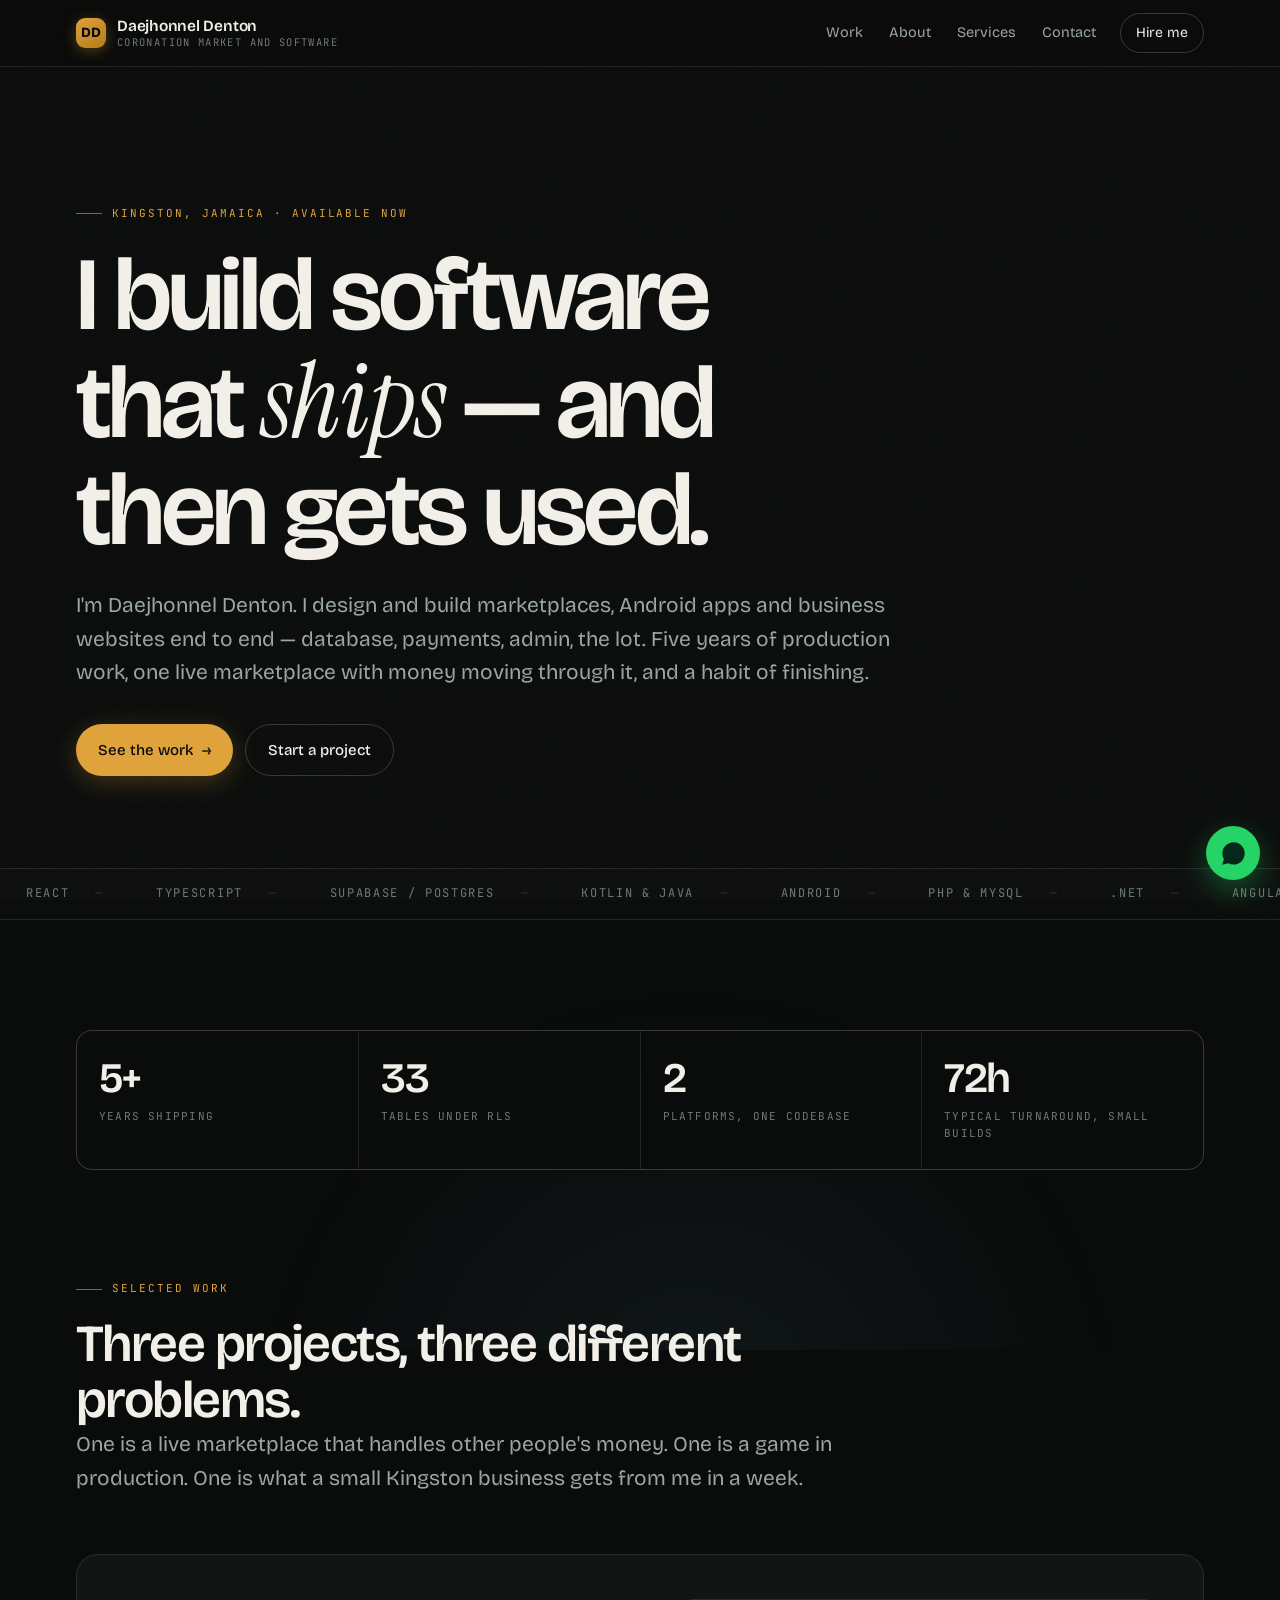
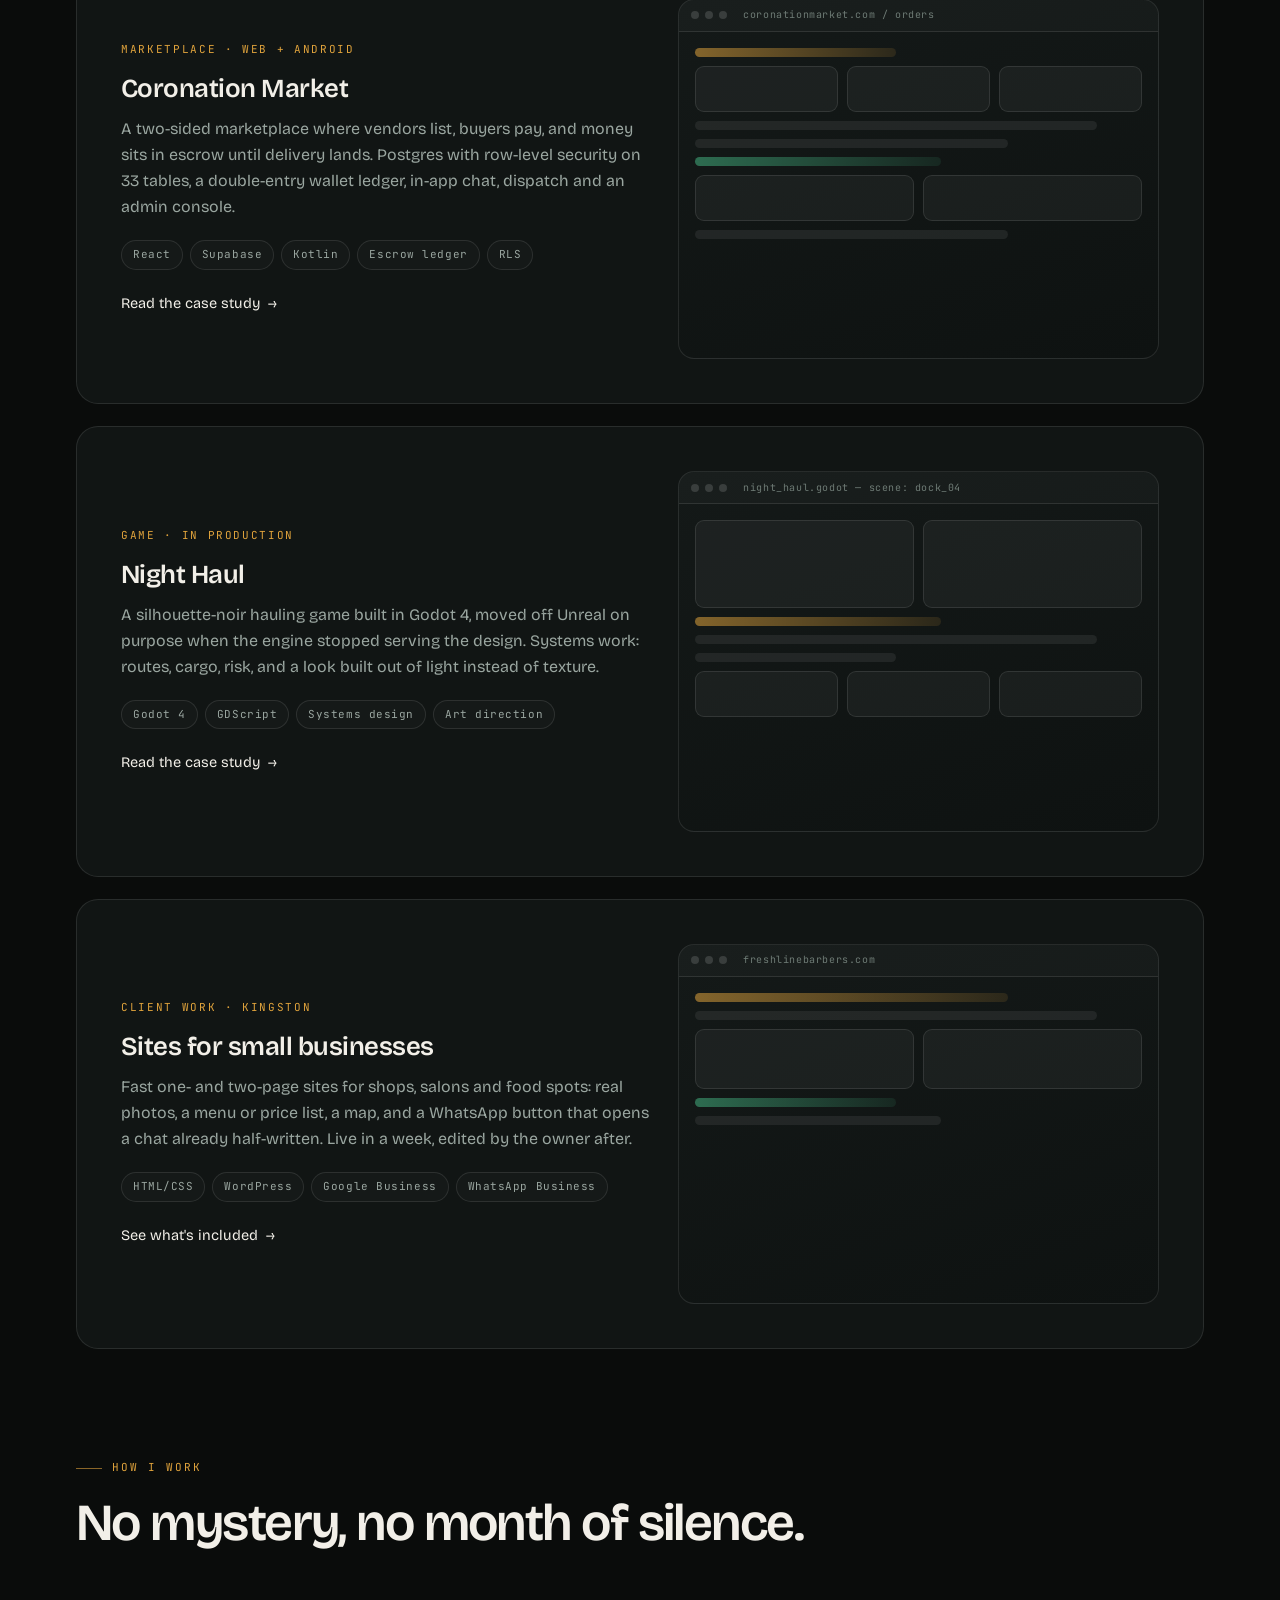
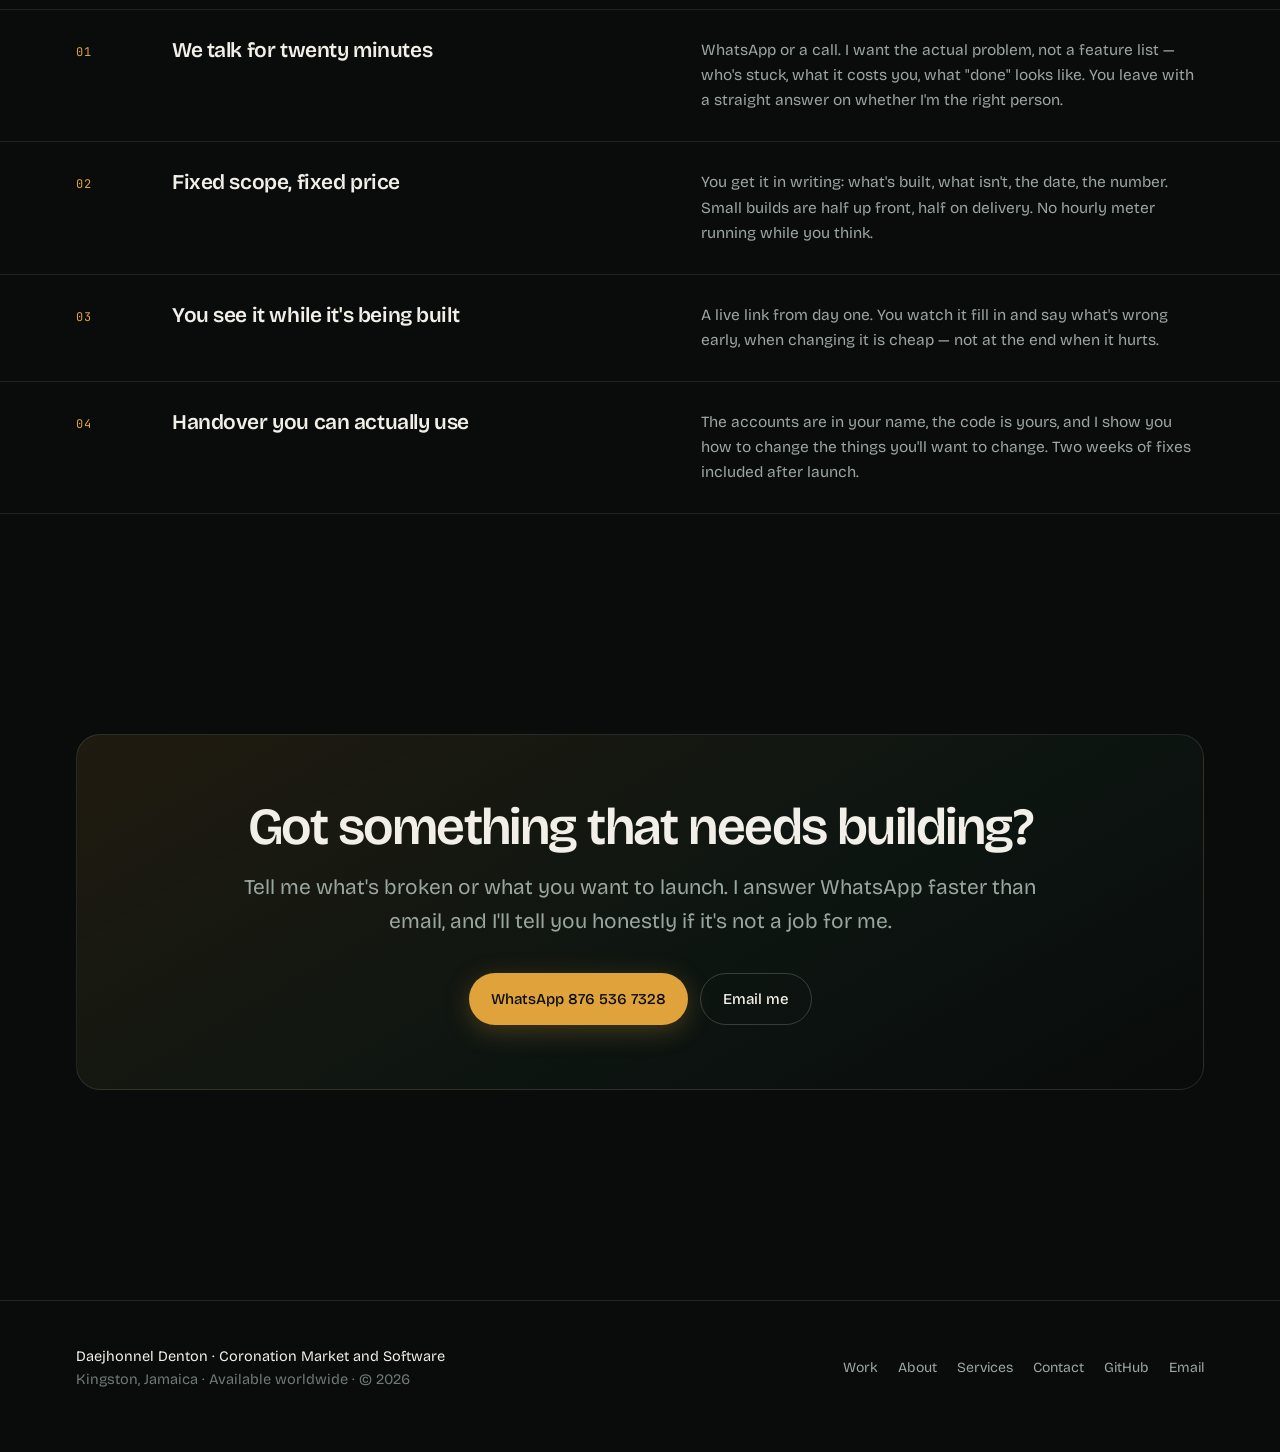
==== index.html @ 2976227b "Initial commit: daejhonneldenton.store portfolio site Static site generated from build.py — no depen" ====
<!doctype html>
<html lang="en">
<head>
<meta charset="utf-8">
<meta name="viewport" content="width=device-width, initial-scale=1">
<title>Daejhonnel Denton — Software engineer, Kingston Jamaica</title>
<meta name="description" content="Software engineer in Kingston, Jamaica. I build marketplaces, mobile apps and business websites that actually ship — React, Supabase, Kotlin, PHP.">
<meta name="author" content="Daejhonnel Denton">
<meta name="theme-color" content="#0A0C0B">
<meta property="og:type" content="website">
<meta property="og:title" content="Daejhonnel Denton — Software engineer, Kingston Jamaica">
<meta property="og:description" content="Software engineer in Kingston, Jamaica. I build marketplaces, mobile apps and business websites that actually ship — React, Supabase, Kotlin, PHP.">
<meta property="og:image" content="https://daejhonneldenton.store/assets/portrait.jpg">
<meta name="twitter:card" content="summary_large_image">
<link rel="icon" href="assets/favicon.svg" type="image/svg+xml">
<link rel="preconnect" href="https://fonts.googleapis.com">
<link rel="preconnect" href="https://fonts.gstatic.com" crossorigin>
<link rel="stylesheet" href="assets/site.css">
</head>
<body>
<nav class="nav">
  <div class="wrap">
    <a class="brand" href="index.html">
      <span class="mark">DD</span>
      <span class="stack"><b>Daejhonnel Denton</b><span>Coronation Market and Software</span></span>
    </a>
    <div class="navlinks">
      <a class="link" href="work.html">Work</a>
      <a class="link" href="about.html">About</a>
      <a class="link" href="services.html">Services</a>
      <a class="link" href="contact.html">Contact</a>
      <a class="cta" href="https://wa.me/8765367328" target="_blank" rel="noopener">Hire me</a>
    </div>
  </div>
</nav>


<section class="hero"><div class="wrap">
  <p class="eyebrow">Kingston, Jamaica &middot; Available now</p>
  <h1>
    <span class="ln"><i>I build software</i></span>
    <span class="ln"><i>that <span class="it">ships</span> &mdash; and</i></span>
    <span class="ln"><i>then gets used.</i></span>
  </h1>
  <p class="lead">I'm Daejhonnel Denton. I design and build marketplaces, Android apps and business websites end to end &mdash; database, payments, admin, the lot. Five years of production work, one live marketplace with money moving through it, and a habit of finishing.</p>
  <div class="herobtns">
    <a class="btn btn-p" href="work.html">See the work <span aria-hidden="true">&rarr;</span></a>
    <a class="btn btn-g" href="https://wa.me/8765367328" target="_blank" rel="noopener">Start a project</a>
  </div>
</div></section>

<div class="ticker"><div class="row">
<b>React</b><b>TypeScript</b><b>Supabase / Postgres</b><b>Kotlin &amp; Java</b><b>Android</b><b>PHP &amp; MySQL</b><b>.NET</b><b>Angular</b><b>REST APIs</b><b>Row-Level Security</b><b>Double-entry ledgers</b><b>WordPress</b><b>Git</b><b>Agile / JIRA</b>
</div></div>

<section class="sec"><div class="wrap">
  <div class="stats rv">
    <div><b>5+</b><span>Years shipping</span></div>
    <div><b>33</b><span>Tables under RLS</span></div>
    <div><b>2</b><span>Platforms, one codebase</span></div>
    <div><b>72h</b><span>Typical turnaround, small builds</span></div>
  </div>
</div></section>

<section class="sec" style="padding-top:0"><div class="wrap">
  <div class="sec-head rv">
    <p class="eyebrow">Selected work</p>
    <h2>Three projects, three different problems.</h2>
    <p class="lead">One is a live marketplace that handles other people's money. One is a game in production. One is what a small Kingston business gets from me in a week.</p>
  </div>

  <div class="cards">
    <a class="card rv" href="work/coronation-market.html">
      <div class="glow"></div>
      <div class="card-in">
        <div>
          <div class="kicker">Marketplace &middot; Web + Android</div>
          <h3>Coronation Market</h3>
          <p>A two-sided marketplace where vendors list, buyers pay, and money sits in escrow until delivery lands. Postgres with row-level security on 33 tables, a double-entry wallet ledger, in-app chat, dispatch and an admin console.</p>
          <div class="chips"><span class="chip">React</span><span class="chip">Supabase</span><span class="chip">Kotlin</span><span class="chip">Escrow ledger</span><span class="chip">RLS</span></div>
          <span class="more">Read the case study <span class="arw">&rarr;</span></span>
        </div>
        <div class="mock">
  <div class="bar"><i></i><i></i><i></i><em>coronationmarket.com / orders</em></div>
  <div class="body">
    <div class="sk gold w45"></div>
    <div class="mrow"><div class="mbox"></div><div class="mbox"></div><div class="mbox"></div></div>
    <div class="sk w90"></div><div class="sk w70"></div>
    <div class="sk go w55"></div>
    <div class="mrow"><div class="mbox"></div><div class="mbox"></div></div>
    <div class="sk w70"></div>
  </div>
</div>
      </div>
    </a>

    <a class="card rv" href="work/night-haul.html">
      <div class="glow"></div>
      <div class="card-in">
        <div>
          <div class="kicker">Game &middot; In production</div>
          <h3>Night Haul</h3>
          <p>A silhouette-noir hauling game built in Godot 4, moved off Unreal on purpose when the engine stopped serving the design. Systems work: routes, cargo, risk, and a look built out of light instead of texture.</p>
          <div class="chips"><span class="chip">Godot 4</span><span class="chip">GDScript</span><span class="chip">Systems design</span><span class="chip">Art direction</span></div>
          <span class="more">Read the case study <span class="arw">&rarr;</span></span>
        </div>
        <div class="mock">
  <div class="bar"><i></i><i></i><i></i><em>night_haul.godot &mdash; scene: dock_04</em></div>
  <div class="body">
    <div class="mrow"><div class="mbox" style="height:88px"></div><div class="mbox" style="height:88px"></div></div>
    <div class="sk gold w55"></div>
    <div class="sk w90"></div><div class="sk w45"></div>
    <div class="mrow"><div class="mbox"></div><div class="mbox"></div><div class="mbox"></div></div>
  </div>
</div>
      </div>
    </a>

    <a class="card rv" href="work/small-business-sites.html">
      <div class="glow"></div>
      <div class="card-in">
        <div>
          <div class="kicker">Client work &middot; Kingston</div>
          <h3>Sites for small businesses</h3>
          <p>Fast one- and two-page sites for shops, salons and food spots: real photos, a menu or price list, a map, and a WhatsApp button that opens a chat already half-written. Live in a week, edited by the owner after.</p>
          <div class="chips"><span class="chip">HTML/CSS</span><span class="chip">WordPress</span><span class="chip">Google Business</span><span class="chip">WhatsApp Business</span></div>
          <span class="more">See what's included <span class="arw">&rarr;</span></span>
        </div>
        <div class="mock">
  <div class="bar"><i></i><i></i><i></i><em>freshlinebarbers.com</em></div>
  <div class="body">
    <div class="sk gold w70"></div>
    <div class="sk w90"></div>
    <div class="mrow"><div class="mbox" style="height:60px"></div><div class="mbox" style="height:60px"></div></div>
    <div class="sk go w45"></div>
    <div class="sk w55"></div>
  </div>
</div>
      </div>
    </a>
  </div>
</div></section>

<section class="sec" style="padding-top:0"><div class="wrap">
  <div class="sec-head rv">
    <p class="eyebrow">How I work</p>
    <h2>No mystery, no month of silence.</h2>
  </div>
</div>
<div class="steps">
  <div class="steprow"><div class="wrap"><div class="step rv">
    <div class="n">01</div>
    <div><h3>We talk for twenty minutes</h3></div>
    <p>WhatsApp or a call. I want the actual problem, not a feature list &mdash; who's stuck, what it costs you, what "done" looks like. You leave with a straight answer on whether I'm the right person.</p>
  </div></div></div>
  <div class="steprow"><div class="wrap"><div class="step rv">
    <div class="n">02</div>
    <div><h3>Fixed scope, fixed price</h3></div>
    <p>You get it in writing: what's built, what isn't, the date, the number. Small builds are half up front, half on delivery. No hourly meter running while you think.</p>
  </div></div></div>
  <div class="steprow"><div class="wrap"><div class="step rv">
    <div class="n">03</div>
    <div><h3>You see it while it's being built</h3></div>
    <p>A live link from day one. You watch it fill in and say what's wrong early, when changing it is cheap &mdash; not at the end when it hurts.</p>
  </div></div></div>
  <div class="steprow"><div class="wrap"><div class="step rv">
    <div class="n">04</div>
    <div><h3>Handover you can actually use</h3></div>
    <p>The accounts are in your name, the code is yours, and I show you how to change the things you'll want to change. Two weeks of fixes included after launch.</p>
  </div></div></div>
</div></section>

<section class="sec"><div class="wrap"><div class="band rv">
  <h2>Got something that needs building?</h2>
  <p class="lead">Tell me what's broken or what you want to launch. I answer WhatsApp faster than email, and I'll tell you honestly if it's not a job for me.</p>
  <div class="herobtns">
    <a class="btn btn-p" href="https://wa.me/8765367328" target="_blank" rel="noopener">WhatsApp 876 536 7328</a>
    <a class="btn btn-g" href="mailto:kymanidenton7@gmail.com">Email me</a>
  </div>
</div></div></section>

<footer>
  <div class="wrap fgrid">
    <div>
      <div class="small" style="color:var(--paper)">Daejhonnel Denton &middot; Coronation Market and Software</div>
      <div class="small">Kingston, Jamaica &middot; Available worldwide &middot; &copy; <span data-year></span></div>
    </div>
    <div class="flinks">
      <a href="work.html">Work</a>
      <a href="about.html">About</a>
      <a href="services.html">Services</a>
      <a href="contact.html">Contact</a>
      <a href="https://github.com/7haTSheep" target="_blank" rel="noopener">GitHub</a>
      <a href="mailto:kymanidenton7@gmail.com">Email</a>
    </div>
  </div>
</footer>
<a class="wa" href="https://wa.me/8765367328" target="_blank" rel="noopener" aria-label="Message me on WhatsApp"><svg viewBox="0 0 24 24" fill="currentColor" aria-hidden="true"><path d="M17.47 14.38c-.3-.15-1.75-.86-2.02-.96-.27-.1-.47-.15-.67.15-.2.3-.77.96-.94 1.16-.17.2-.35.22-.65.07-.3-.15-1.25-.46-2.38-1.47-.88-.78-1.47-1.75-1.64-2.05-.17-.3-.02-.46.13-.61.13-.13.3-.35.45-.52.15-.17.2-.3.3-.5.1-.2.05-.37-.03-.52-.07-.15-.67-1.61-.92-2.2-.24-.58-.48-.5-.67-.51h-.57c-.2 0-.52.07-.79.37-.27.3-1.04 1.01-1.04 2.47s1.06 2.86 1.21 3.06c.15.2 2.1 3.2 5.08 4.49.71.3 1.26.49 1.69.63.71.22 1.36.19 1.87.12.57-.09 1.75-.72 2-1.41.25-.69.25-1.28.17-1.41-.07-.13-.27-.2-.57-.35zM12.04 2C6.58 2 2.13 6.45 2.13 11.91c0 1.75.46 3.45 1.32 4.95L2 22l5.28-1.38a9.86 9.86 0 0 0 4.76 1.21h.01c5.46 0 9.91-4.45 9.91-9.91 0-2.65-1.03-5.14-2.9-7.01A9.82 9.82 0 0 0 12.04 2z"/></svg></a>
<script src="assets/site.js"></script>
</body>
</html>
---- assets/site.css ----
/* Daejhonnel Denton — portfolio
   Coronation Market and Software */

@import url('https://fonts.googleapis.com/css2?family=Bricolage+Grotesque:opsz,wght@12..96,400;12..96,600;12..96,800&family=Instrument+Serif:ital@0;1&family=JetBrains+Mono:wght@400;500&display=swap');

:root{
  --ink:#0A0C0B;
  --ink-2:#111514;
  --ink-3:#1A201E;
  --line:rgba(255,255,255,.10);
  --line-2:rgba(255,255,255,.18);
  --paper:#F2EFE8;
  --mute:#9AA6A0;
  --mute-2:#6E7B75;
  --gold:#E0A33C;
  --gold-d:#B37B18;
  --go:#48C08A;
  --sky:#6FA8DC;
  --maxw:1180px;
  --sans:'Bricolage Grotesque', ui-sans-serif, system-ui, -apple-system, 'Segoe UI', Roboto, sans-serif;
  --serif:'Instrument Serif', 'Iowan Old Style', Georgia, serif;
  --mono:'JetBrains Mono', ui-monospace, SFMono-Regular, Menlo, monospace;
}

*{box-sizing:border-box}
html{scroll-behavior:smooth; -webkit-text-size-adjust:100%}
body{
  margin:0; background:var(--ink); color:var(--paper);
  font-family:var(--sans); font-size:17px; line-height:1.62;
  -webkit-font-smoothing:antialiased;
  overflow-x:hidden;
}
img{max-width:100%; display:block}
a{color:inherit}
::selection{background:var(--gold); color:#0A0C0B}

/* ---------- grain + glow ---------- */
body::before{
  content:''; position:fixed; inset:-50%; z-index:0; pointer-events:none;
  background:
    radial-gradient(46vw 46vw at 78% 6%, rgba(224,163,60,.13), transparent 62%),
    radial-gradient(40vw 40vw at 8% 44%, rgba(72,192,138,.09), transparent 64%),
    radial-gradient(52vw 52vw at 52% 104%, rgba(111,168,220,.07), transparent 66%);
  animation:drift 26s ease-in-out infinite alternate;
}
@keyframes drift{ to{ transform:translate3d(-2.5%,2%,0) scale(1.06) } }
body::after{
  content:''; position:fixed; inset:0; z-index:1; pointer-events:none; opacity:.035;
  background-image:url("data:image/svg+xml,%3Csvg xmlns='http://www.w3.org/2000/svg' width='140' height='140'%3E%3Cfilter id='n'%3E%3CfeTurbulence type='fractalNoise' baseFrequency='.85' numOctaves='3'/%3E%3C/filter%3E%3Crect width='140' height='140' filter='url(%23n)'/%3E%3C/svg%3E");
}
@media (prefers-reduced-motion:reduce){
  body::before{animation:none}
  *{scroll-behavior:auto !important}
}

/* ---------- layout ---------- */
.wrap{width:100%; max-width:var(--maxw); margin:0 auto; padding:0 26px; position:relative; z-index:2}
section{position:relative; z-index:2}
.rule{height:1px; background:var(--line); border:0; margin:0}

/* ---------- nav ---------- */
.nav{
  position:sticky; top:0; z-index:40;
  backdrop-filter:blur(14px); -webkit-backdrop-filter:blur(14px);
  background:rgba(10,12,11,.72); border-bottom:1px solid var(--line);
}
.nav .wrap{display:flex; align-items:center; gap:22px; height:66px}
.brand{display:flex; align-items:center; gap:11px; text-decoration:none; margin-right:auto; min-width:0}
.mark{
  width:30px; height:30px; border-radius:9px; flex:none;
  background:linear-gradient(145deg,var(--gold),var(--gold-d));
  display:grid; place-items:center; color:#0A0C0B;
  font-weight:800; font-size:14px; letter-spacing:-.02em;
  box-shadow:0 3px 14px rgba(224,163,60,.32);
}
.brand b{font-weight:600; font-size:15.5px; letter-spacing:-.015em; white-space:nowrap}
.brand .stack span{
  font-family:var(--mono); font-size:10.5px; color:var(--mute-2);
  text-transform:uppercase; letter-spacing:.13em; white-space:nowrap;
}
.brand .stack{display:flex; flex-direction:column; line-height:1.15; min-width:0}
.nav a.link{
  text-decoration:none; font-size:14.5px; color:var(--mute);
  padding:7px 2px; position:relative; transition:color .2s;
}
.nav a.link:hover{color:var(--paper)}
.nav a.link.on{color:var(--paper)}
.nav a.link.on::after{
  content:''; position:absolute; left:0; right:0; bottom:0; height:1.5px; background:var(--gold);
}
.nav .cta{
  font-size:14px; text-decoration:none; padding:8px 15px; border-radius:999px;
  border:1px solid var(--line-2); color:var(--paper); transition:.2s;
  white-space:nowrap;
}
.nav .cta:hover{background:var(--paper); color:var(--ink); border-color:var(--paper)}
.navlinks{display:flex; align-items:center; gap:22px}
@media(max-width:760px){
  .navlinks{gap:15px}
  .nav a.link{font-size:13px}
  .nav .cta{display:none}
}
@media(max-width:460px){ .nav .wrap{padding:0 16px} .navlinks{gap:12px} }

/* ---------- type ---------- */
.eyebrow{
  font-family:var(--mono); font-size:11px; letter-spacing:.18em;
  text-transform:uppercase; color:var(--gold); margin:0 0 18px;
  display:flex; align-items:center; gap:10px;
}
.eyebrow::before{content:''; width:26px; height:1px; background:var(--gold); opacity:.6}
h1,h2,h3{letter-spacing:-.035em; line-height:1.03; margin:0; font-weight:600}
h1{font-size:clamp(46px,8.2vw,104px)}
h2{font-size:clamp(30px,4.6vw,52px); letter-spacing:-.03em; line-height:1.08}
h3{font-size:clamp(20px,2.4vw,26px); letter-spacing:-.02em; line-height:1.2}
.it{font-family:var(--serif); font-style:italic; font-weight:400; letter-spacing:-.01em}
.lead{font-size:clamp(17px,2vw,21px); color:var(--mute); max-width:60ch; line-height:1.6}
p{margin:0 0 1.1em}
.dim{color:var(--mute)}
.small{font-size:14.5px}

/* ---------- hero ---------- */
.hero{padding:clamp(70px,12vw,138px) 0 clamp(56px,8vw,92px)}
.hero h1{margin-bottom:26px}
.hero h1 .ln{display:block; overflow:hidden}
.hero h1 .ln i{
  display:block; font-style:normal;
  animation:rise 1s cubic-bezier(.2,.7,.2,1) both;
}
.hero h1 .ln:nth-child(2) i{animation-delay:.09s}
.hero h1 .ln:nth-child(3) i{animation-delay:.18s}
@keyframes rise{from{transform:translateY(105%); opacity:0} to{transform:none; opacity:1}}
.hero .lead{animation:fade .9s .38s both}
.hero .herobtns{animation:fade .9s .5s both}
@keyframes fade{from{opacity:0; transform:translateY(12px)} to{opacity:1; transform:none}}

.herobtns{display:flex; flex-wrap:wrap; gap:12px; margin-top:34px}
.btn{
  display:inline-flex; align-items:center; gap:9px; text-decoration:none;
  padding:13px 22px; border-radius:999px; font-size:15px; font-weight:500;
  transition:transform .18s cubic-bezier(.2,.7,.2,1), background .2s, border-color .2s, box-shadow .2s;
}
.btn:hover{transform:translateY(-2px)}
.btn-p{background:var(--gold); color:#0A0C0B; box-shadow:0 6px 26px rgba(224,163,60,.26)}
.btn-p:hover{box-shadow:0 10px 34px rgba(224,163,60,.38)}
.btn-g{border:1px solid var(--line-2); color:var(--paper)}
.btn-g:hover{border-color:var(--paper); background:rgba(255,255,255,.04)}

/* ticker */
.ticker{
  border-top:1px solid var(--line); border-bottom:1px solid var(--line);
  overflow:hidden; padding:15px 0; position:relative; z-index:2;
  background:rgba(255,255,255,.012);
}
.ticker .row{display:flex; gap:0; width:max-content; animation:slide 42s linear infinite}
.ticker:hover .row{animation-play-state:paused}
@keyframes slide{to{transform:translateX(-50%)}}
.ticker b{
  font-family:var(--mono); font-size:12px; letter-spacing:.14em; text-transform:uppercase;
  font-weight:400; color:var(--mute-2); padding:0 26px; white-space:nowrap;
}
.ticker b::after{content:'—'; margin-left:26px; color:rgba(255,255,255,.14)}

/* ---------- reveal ---------- */
.rv{opacity:0; transform:translateY(26px); transition:opacity .8s cubic-bezier(.2,.7,.2,1), transform .8s cubic-bezier(.2,.7,.2,1)}
.rv.in{opacity:1; transform:none}
@media (prefers-reduced-motion:reduce){ .rv{opacity:1; transform:none; transition:none} }

/* ---------- generic sections ---------- */
.sec{padding:clamp(64px,9vw,110px) 0}
.sec-head{max-width:70ch; margin-bottom:clamp(34px,5vw,58px)}

/* stats */
.stats{display:grid; grid-template-columns:repeat(4,1fr); gap:1px; background:var(--line); border:1px solid var(--line); border-radius:16px; overflow:hidden}
.stats div{background:var(--ink); padding:26px 22px}
.stats b{display:block; font-size:clamp(28px,4vw,42px); letter-spacing:-.04em; font-weight:600; line-height:1}
.stats span{display:block; margin-top:9px; font-family:var(--mono); font-size:11px; letter-spacing:.11em; text-transform:uppercase; color:var(--mute-2)}
@media(max-width:780px){ .stats{grid-template-columns:repeat(2,1fr)} }

/* ---------- work cards ---------- */
.cards{display:grid; gap:22px}
.card{
  position:relative; display:block; text-decoration:none; overflow:hidden;
  border:1px solid var(--line); border-radius:22px; background:var(--ink-2);
  transition:border-color .3s, transform .4s cubic-bezier(.2,.7,.2,1);
}
.card:hover{border-color:var(--line-2); transform:translateY(-4px)}
.card .glow{
  position:absolute; inset:0; opacity:0; transition:opacity .45s; pointer-events:none;
  background:radial-gradient(60% 90% at 20% 0%, rgba(224,163,60,.15), transparent 70%);
}
.card:hover .glow{opacity:1}
.card-in{position:relative; padding:clamp(28px,4vw,44px); display:grid; gap:26px; grid-template-columns:1.05fr .95fr; align-items:center}
@media(max-width:880px){ .card-in{grid-template-columns:1fr} }
.card .kicker{font-family:var(--mono); font-size:11px; letter-spacing:.15em; text-transform:uppercase; color:var(--gold); margin-bottom:14px}
.card h3{margin-bottom:12px}
.card p{color:var(--mute); font-size:16px; margin:0 0 20px}
.chips{display:flex; flex-wrap:wrap; gap:7px}
.chip{
  font-family:var(--mono); font-size:11px; letter-spacing:.05em; color:var(--mute);
  border:1px solid var(--line); border-radius:999px; padding:5px 11px; background:rgba(255,255,255,.02);
}
.more{display:inline-flex; align-items:center; gap:8px; font-size:14.5px; color:var(--paper); margin-top:22px}
.more .arw{transition:transform .3s}
.card:hover .more .arw{transform:translateX(5px)}

/* device / screen mock */
.mock{
  position:relative; border-radius:16px; border:1px solid var(--line);
  background:linear-gradient(160deg,#141918,#0E1211); overflow:hidden; aspect-ratio:4/3;
}
.mock{background:linear-gradient(160deg,#141918,#0E1211)}
.mock .bar{height:32px; border-bottom:1px solid var(--line); display:flex; align-items:center; gap:6px; padding:0 12px; background:rgba(255,255,255,.02)}
.mock .bar i{width:8px; height:8px; border-radius:50%; background:rgba(255,255,255,.14)}
.mock .bar em{
  font-family:var(--mono); font-style:normal; font-size:10px; color:var(--mute-2);
  margin-left:10px; letter-spacing:.06em; overflow:hidden; text-overflow:ellipsis; white-space:nowrap;
}
.mock .body{padding:16px; display:grid; gap:9px}
.sk{height:9px; border-radius:5px; background:rgba(255,255,255,.07)}
.sk.w70{width:70%} .sk.w45{width:45%} .sk.w90{width:90%} .sk.w55{width:55%}
.sk.gold{background:linear-gradient(90deg,rgba(224,163,60,.55),rgba(224,163,60,.12))}
.sk.go{background:linear-gradient(90deg,rgba(72,192,138,.5),rgba(72,192,138,.1))}
.mrow{display:flex; gap:9px}
.mbox{flex:1; height:46px; border-radius:9px; background:rgba(255,255,255,.045); border:1px solid var(--line)}

/* ---------- process / list ---------- */
.steps{border-top:1px solid var(--line); border-bottom:1px solid var(--line)}
.steprow{transition:background .3s}
.steprow + .steprow{border-top:1px solid var(--line)}
.steprow:hover{background:rgba(255,255,255,.025)}
.step{padding:28px 0; display:grid; grid-template-columns:70px 1fr 1fr; gap:26px; align-items:start; transition:background .3s}

.step .n{font-family:var(--mono); font-size:12px; color:var(--gold); letter-spacing:.1em; padding-top:5px}
.step h3{font-size:21px}
.step p{color:var(--mute); font-size:15.5px; margin:0}
@media(max-width:760px){ .step{grid-template-columns:44px 1fr; gap:16px} .step p{grid-column:2} }

/* ---------- case study ---------- */
.case-hero{padding:clamp(56px,8vw,96px) 0 clamp(34px,5vw,54px)}
.back{display:inline-flex; align-items:center; gap:8px; font-family:var(--mono); font-size:11.5px; letter-spacing:.12em; text-transform:uppercase; color:var(--mute); text-decoration:none; margin-bottom:30px; transition:color .2s}
.back:hover{color:var(--gold)}
.meta{display:grid; grid-template-columns:repeat(4,1fr); gap:22px; border-top:1px solid var(--line); padding-top:26px; margin-top:40px}
.meta div span{display:block; font-family:var(--mono); font-size:10.5px; letter-spacing:.13em; text-transform:uppercase; color:var(--mute-2); margin-bottom:7px}
.meta div b{font-weight:500; font-size:15px}
@media(max-width:700px){ .meta{grid-template-columns:repeat(2,1fr); gap:18px} }

.prose{max-width:70ch}
.prose h2{margin:clamp(48px,6vw,76px) 0 20px}
.prose h3{margin:38px 0 12px}
.prose p{color:#D7D3CA; font-size:17.5px}
.prose ul{color:#D7D3CA; padding-left:20px; margin:0 0 1.2em}
.prose li{margin-bottom:9px}
.prose li::marker{color:var(--gold)}
.prose strong{color:var(--paper); font-weight:600}
.pull{
  border-left:2px solid var(--gold); padding:4px 0 4px 24px; margin:34px 0;
  font-family:var(--serif); font-style:italic; font-size:clamp(21px,3vw,28px);
  line-height:1.34; color:var(--paper); letter-spacing:-.01em;
}
code, .k{font-family:var(--mono); font-size:.88em; background:rgba(255,255,255,.06); padding:2px 6px; border-radius:5px; color:var(--gold)}
.panel{
  border:1px solid var(--line); border-radius:18px; background:var(--ink-2);
  padding:clamp(24px,3.5vw,34px); margin:38px 0;
}
.panel h3{margin:0 0 14px; font-size:19px}
.grid2{display:grid; grid-template-columns:1fr 1fr; gap:22px}
.grid3{display:grid; grid-template-columns:repeat(3,1fr); gap:22px}
@media(max-width:820px){ .grid2,.grid3{grid-template-columns:1fr} }
.tile{border:1px solid var(--line); border-radius:16px; padding:24px; background:var(--ink-2); transition:border-color .3s, transform .3s}
.tile:hover{border-color:var(--line-2); transform:translateY(-3px)}
.tile h3{font-size:18px; margin-bottom:9px}
.tile p{color:var(--mute); font-size:15px; margin:0}
.tile .ic{font-family:var(--mono); font-size:11px; color:var(--gold); letter-spacing:.13em; text-transform:uppercase; margin-bottom:14px}

/* diagram */
.flow{display:flex; flex-wrap:wrap; gap:10px; align-items:center; font-family:var(--mono); font-size:12px; color:var(--mute)}
.flow .node{border:1px solid var(--line-2); border-radius:9px; padding:9px 13px; background:rgba(255,255,255,.03); color:var(--paper); white-space:nowrap}
.flow .ar{color:var(--gold)}

/* ---------- about ---------- */
.about-grid{display:grid; grid-template-columns:.85fr 1.15fr; gap:clamp(30px,5vw,60px); align-items:start}
@media(max-width:860px){ .about-grid{grid-template-columns:1fr} }
.portrait{
  border-radius:20px; overflow:hidden; border:1px solid var(--line); position:relative;
  box-shadow:0 24px 70px rgba(0,0,0,.5);
}
.portrait img{width:100%; filter:saturate(1.02)}
.portrait::after{content:''; position:absolute; inset:0; background:linear-gradient(180deg,transparent 55%,rgba(10,12,11,.5))}

.tl{border-left:1px solid var(--line); padding-left:28px; margin-left:6px}
.tl .job{position:relative; padding-bottom:34px}
.tl .job::before{
  content:''; position:absolute; left:-34px; top:8px; width:10px; height:10px; border-radius:50%;
  background:var(--ink); border:1.5px solid var(--gold);
}
.tl .job:last-child{padding-bottom:0}
.tl .when{font-family:var(--mono); font-size:11px; letter-spacing:.12em; text-transform:uppercase; color:var(--mute-2); margin-bottom:7px}
.tl .job h3{font-size:19px; margin-bottom:4px}
.tl .job .co{color:var(--gold); font-size:14.5px; margin-bottom:10px}
.tl .job p{color:var(--mute); font-size:15.5px; margin:0}

.skillset{display:grid; grid-template-columns:repeat(auto-fit,minmax(210px,1fr)); gap:22px}
.skillset h3{font-size:14px; font-family:var(--mono); font-weight:400; letter-spacing:.13em; text-transform:uppercase; color:var(--gold); margin-bottom:14px}
.skillset ul{list-style:none; margin:0; padding:0}
.skillset li{color:var(--mute); font-size:15px; padding:5px 0; border-bottom:1px solid rgba(255,255,255,.05)}

/* ---------- contact ---------- */
.contact-grid{display:grid; grid-template-columns:1.1fr .9fr; gap:clamp(30px,5vw,56px); align-items:start}
@media(max-width:860px){ .contact-grid{grid-template-columns:1fr} }
.cline{display:flex; align-items:center; gap:16px; padding:20px 0; border-bottom:1px solid var(--line); text-decoration:none; transition:padding-left .25s}
.cline:hover{padding-left:8px}
.cline .ic{
  width:40px; height:40px; flex:none; border-radius:11px; display:grid; place-items:center;
  border:1px solid var(--line); background:rgba(255,255,255,.03); font-size:17px;
}
.cline .t span{display:block; font-family:var(--mono); font-size:10.5px; letter-spacing:.13em; text-transform:uppercase; color:var(--mute-2)}
.cline .t b{font-weight:500; font-size:17px; letter-spacing:-.01em}
.cline .arw{margin-left:auto; color:var(--mute-2); transition:transform .25s, color .25s}
.cline:hover .arw{transform:translateX(4px); color:var(--gold)}

/* ---------- cta band ---------- */
.band{
  border:1px solid var(--line); border-radius:24px; padding:clamp(36px,6vw,64px);
  background:linear-gradient(150deg,rgba(224,163,60,.10),rgba(72,192,138,.05) 60%,transparent);
  text-align:center;
}
.band h2{margin-bottom:16px}
.band .lead{margin:0 auto}
.band .herobtns{justify-content:center}

/* ---------- footer ---------- */
footer{border-top:1px solid var(--line); padding:44px 0 60px; margin-top:clamp(60px,8vw,100px); position:relative; z-index:2}
.fgrid{display:flex; flex-wrap:wrap; gap:24px; align-items:center; justify-content:space-between}
footer .small{color:var(--mute-2)}
.flinks{display:flex; gap:20px; flex-wrap:wrap}
.flinks a{font-size:14px; color:var(--mute); text-decoration:none; transition:color .2s}
.flinks a:hover{color:var(--gold)}

/* whatsapp float */
.wa{
  position:fixed; right:20px; bottom:20px; z-index:50;
  width:54px; height:54px; border-radius:50%; display:grid; place-items:center;
  background:#25D366; color:#06281A; text-decoration:none;
  box-shadow:0 10px 30px rgba(37,211,102,.34);
  transition:transform .25s cubic-bezier(.2,.7,.2,1);
}
.wa:hover{transform:scale(1.08)}
.wa svg{width:27px; height:27px}
@media print{ .wa,.nav{display:none} }

/* let panels and tile grids breathe wider than the reading measure */
@media(min-width:1080px){
  .prose > .panel, .prose > .grid2, .prose > .grid3, .prose > .pull{ width:calc(100% + 230px) }
}

/* --- small-screen nav + hero corrections --- */
.brand b{overflow:hidden; text-overflow:ellipsis}
.nav .wrap{gap:14px}
@media(max-width:600px){
  .brand .stack{display:none}
  .navlinks{gap:16px; margin-left:auto}
}
@media(max-width:400px){ .navlinks{gap:13px} .nav a.link{font-size:12.5px} }
@media(max-width:520px){
  h1{font-size:clamp(38px,10.5vw,54px)}
  .hero{padding-top:54px}
  .hero .lead{font-size:16.5px}
  .btn{padding:12px 18px; font-size:14.5px}
  .wa{width:48px; height:48px; right:14px; bottom:14px}
  .wa svg{width:24px; height:24px}
}
.hero h1 .ln{padding-bottom:.06em; margin-bottom:-.06em}

/* blend the portrait into the dark page */
.portrait::before{
  content:''; position:absolute; inset:0; z-index:2; pointer-events:none;
  background:
    radial-gradient(115% 92% at 50% 26%, transparent 42%, rgba(10,12,11,.42) 88%, rgba(10,12,11,.62)),
    linear-gradient(180deg, rgba(224,163,60,.06), transparent 40%);
}
.portrait::after{z-index:3}
.portrait img{filter:saturate(1.02) contrast(1.03)}
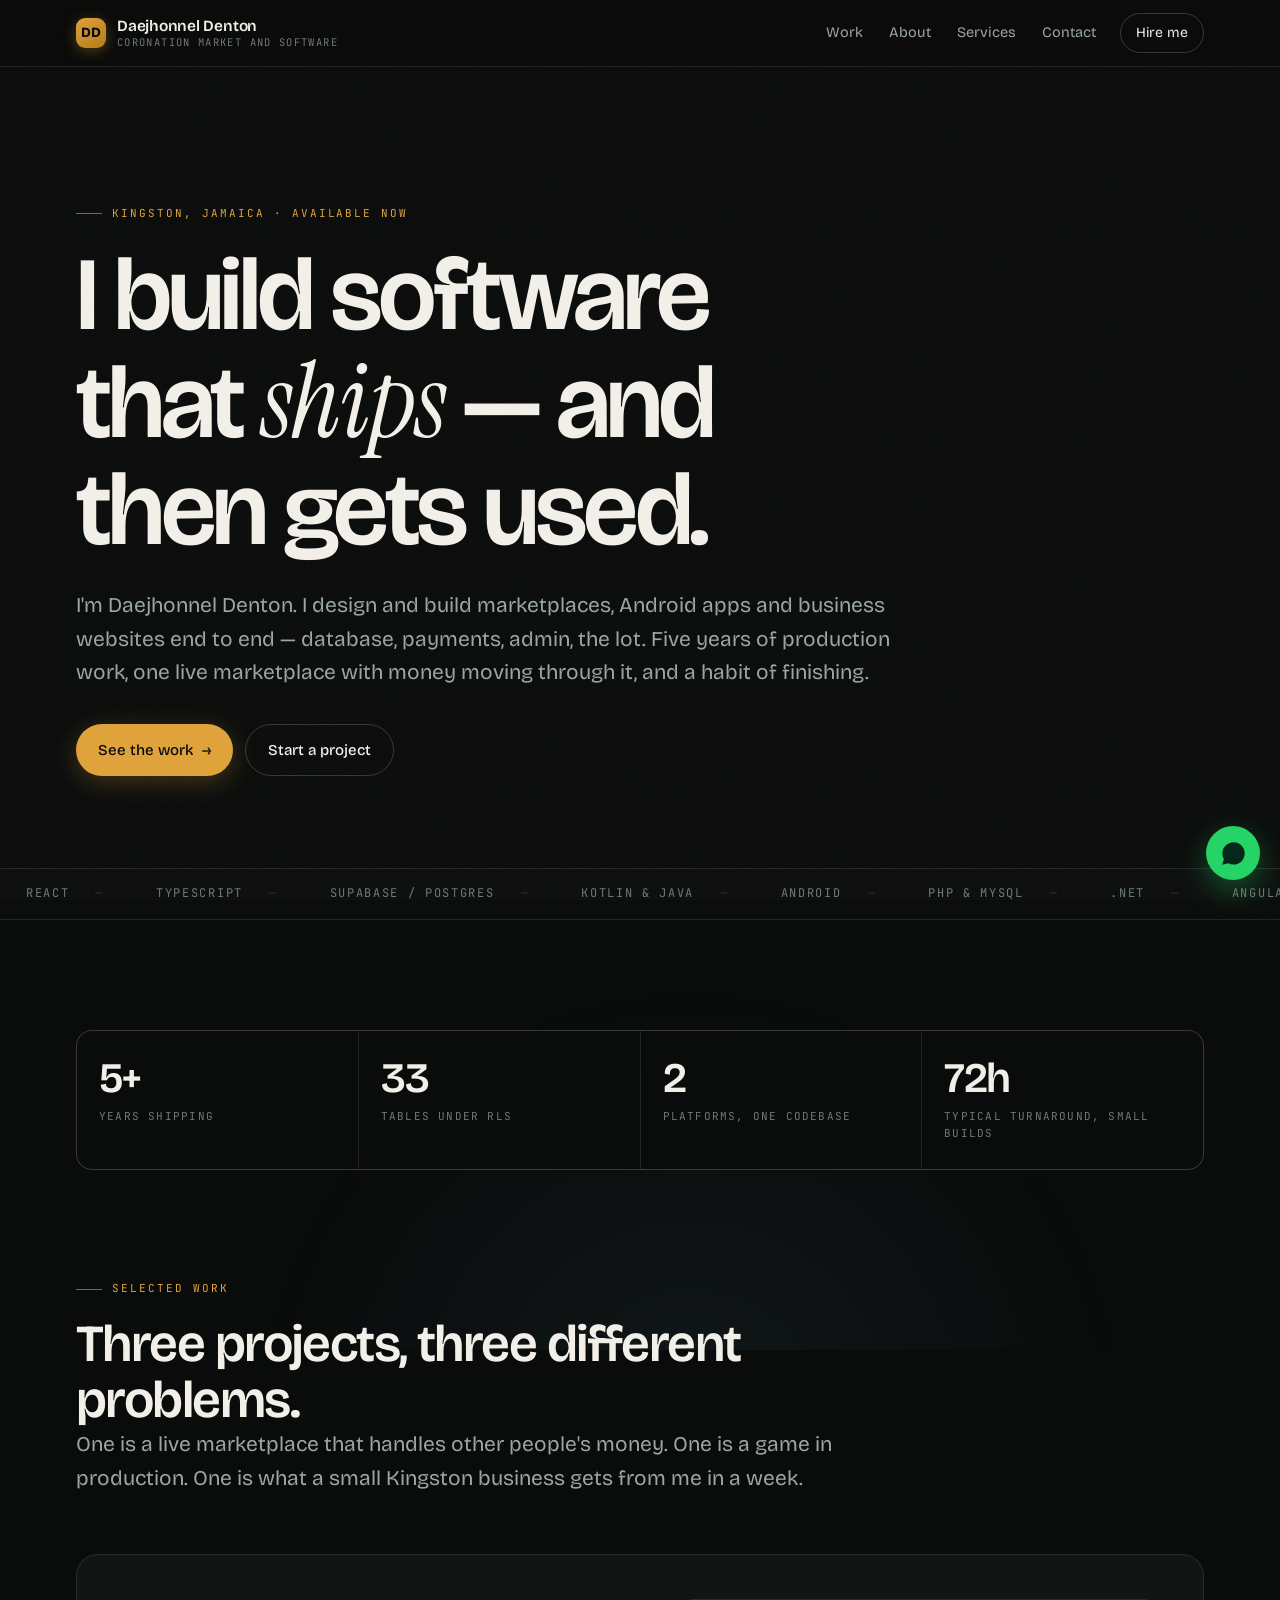
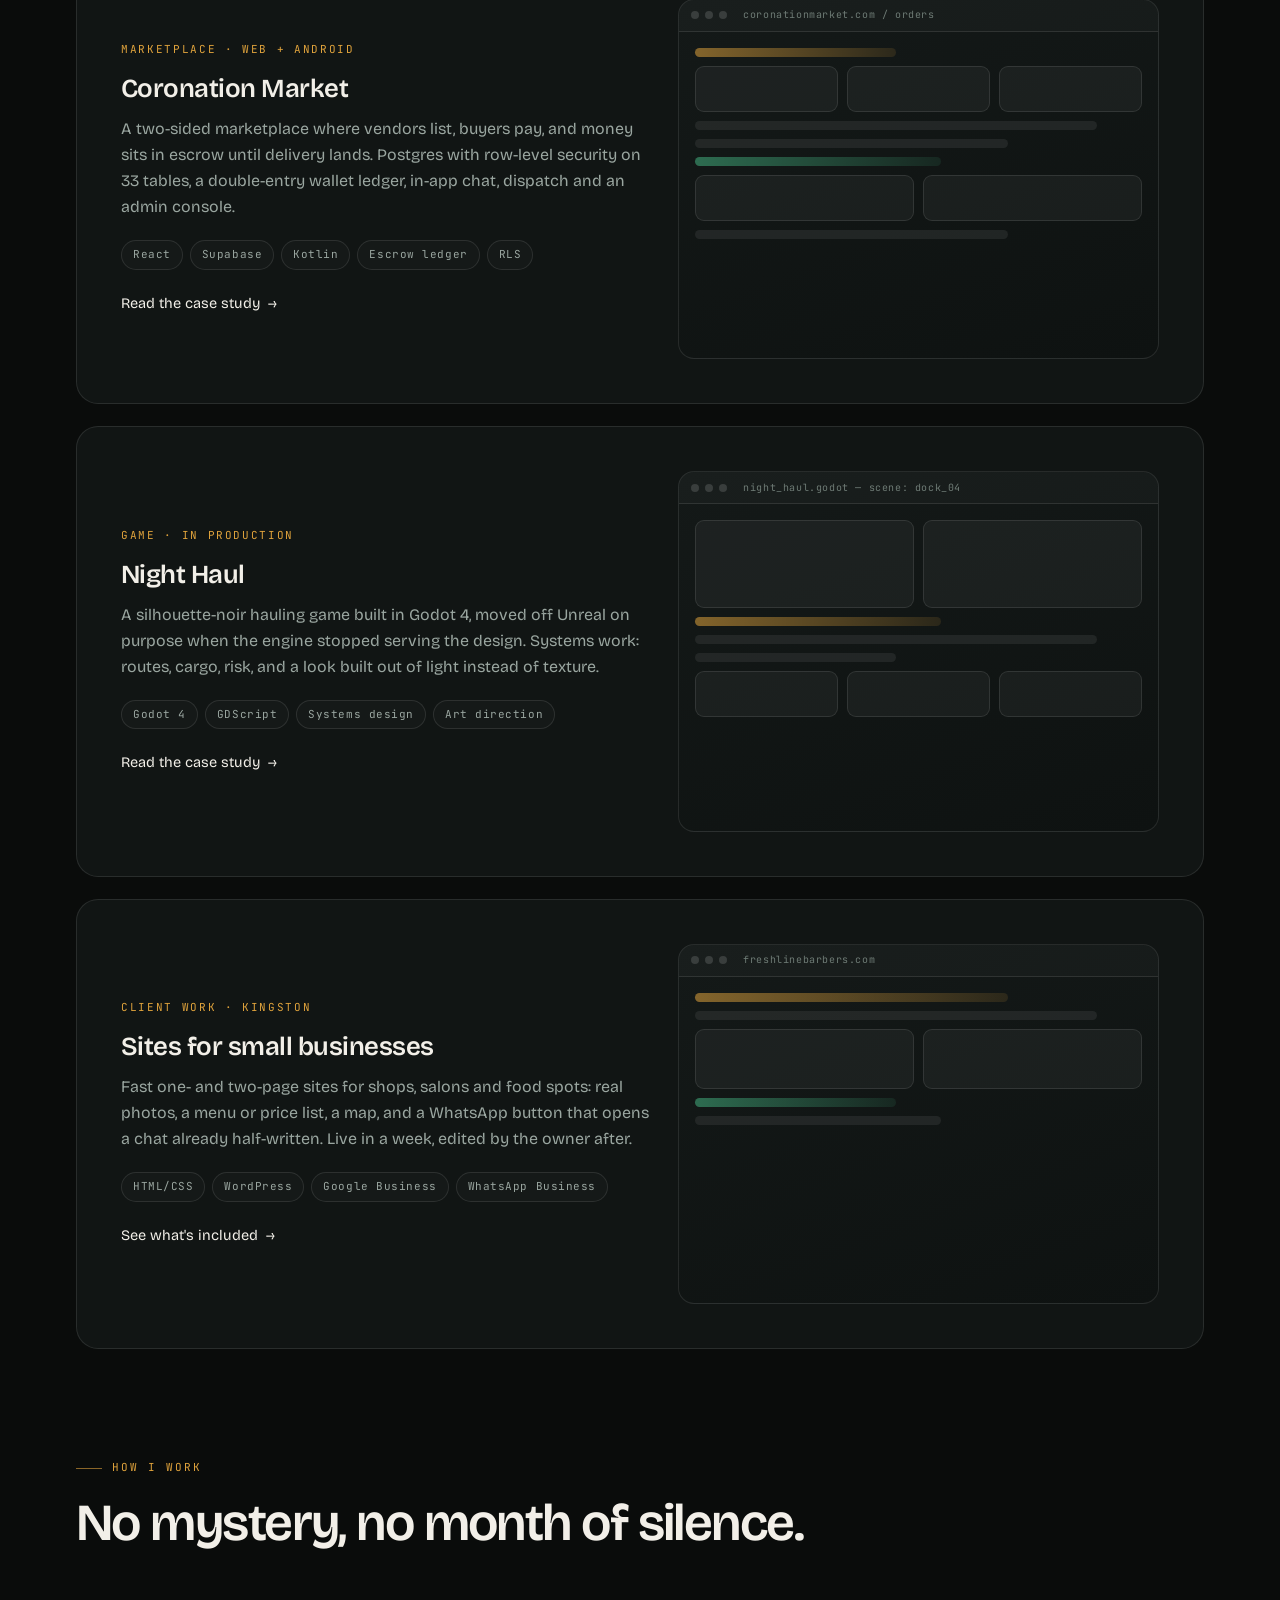
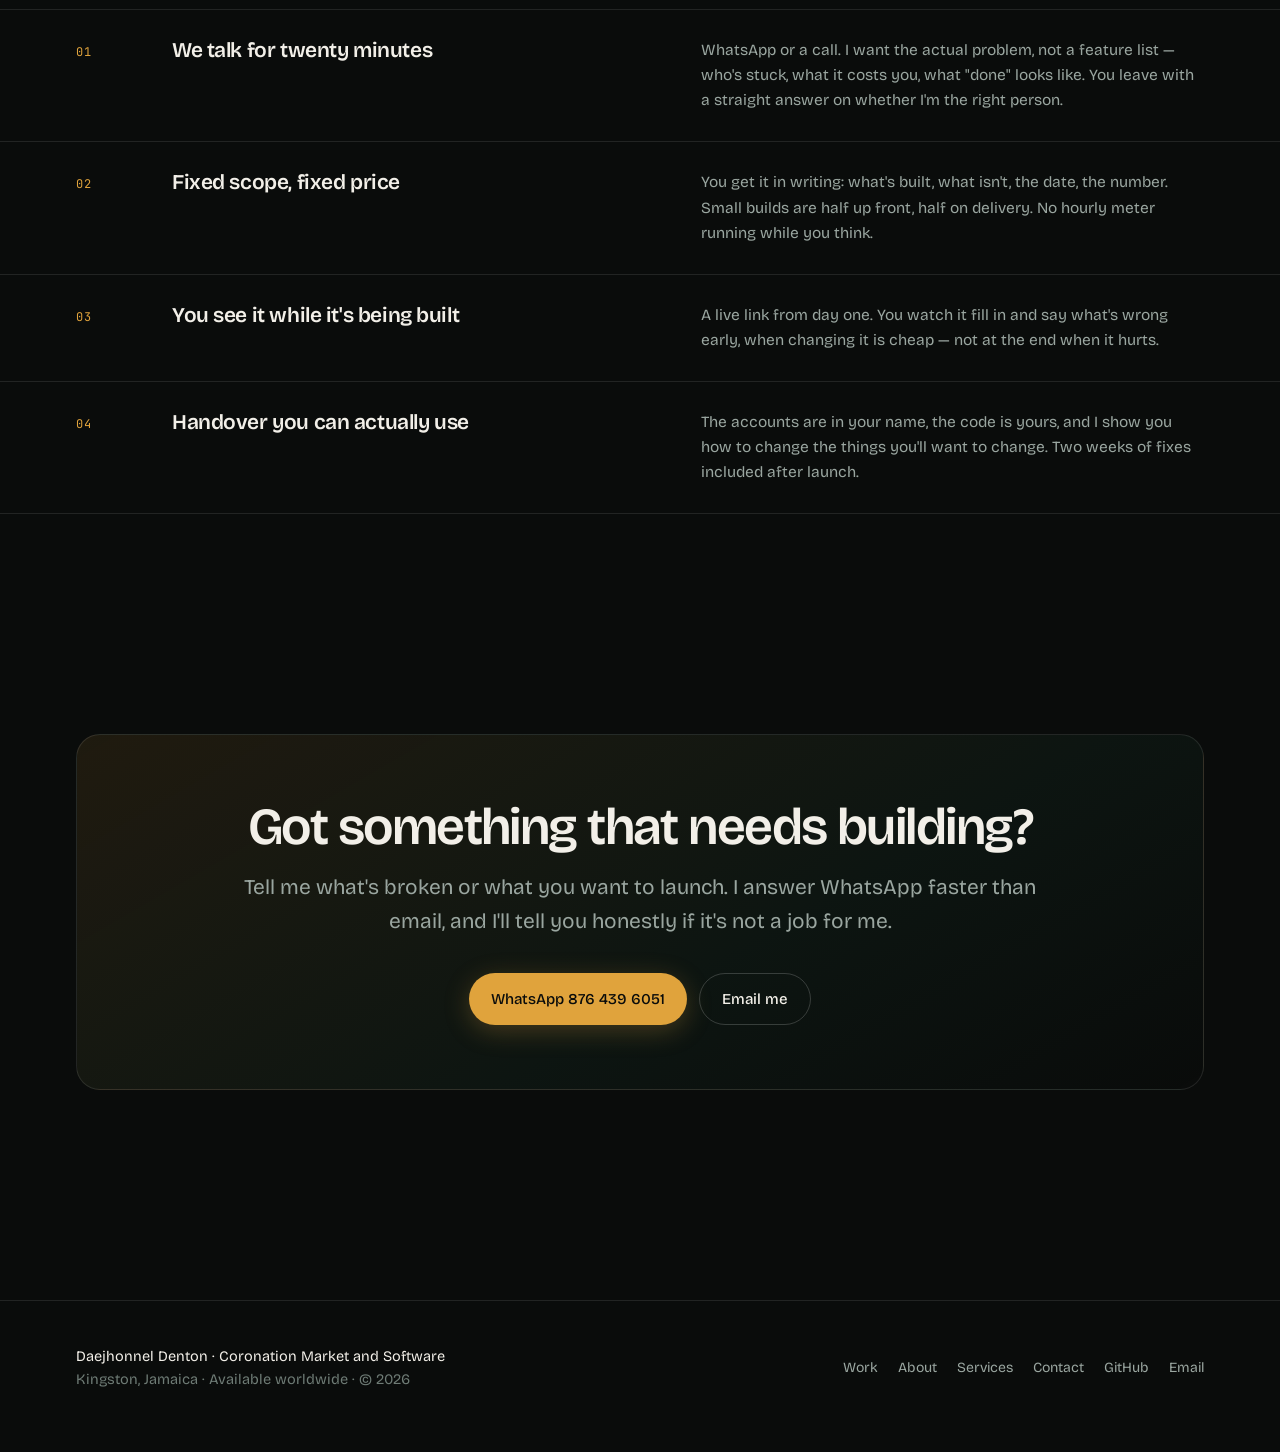
==== commit a06debbb: "fix: update WhatsApp contact number" ====
--- a/index.html
+++ b/index.html
@@ -29,7 +29,7 @@
       <a class="link" href="about.html">About</a>
       <a class="link" href="services.html">Services</a>
       <a class="link" href="contact.html">Contact</a>
-      <a class="cta" href="https://wa.me/8765367328" target="_blank" rel="noopener">Hire me</a>
+      <a class="cta" href="https://wa.me/8764396051" target="_blank" rel="noopener">Hire me</a>
     </div>
   </div>
 </nav>
@@ -45,7 +45,7 @@
   <p class="lead">I'm Daejhonnel Denton. I design and build marketplaces, Android apps and business websites end to end &mdash; database, payments, admin, the lot. Five years of production work, one live marketplace with money moving through it, and a habit of finishing.</p>
   <div class="herobtns">
     <a class="btn btn-p" href="work.html">See the work <span aria-hidden="true">&rarr;</span></a>
-    <a class="btn btn-g" href="https://wa.me/8765367328" target="_blank" rel="noopener">Start a project</a>
+    <a class="btn btn-g" href="https://wa.me/8764396051" target="_blank" rel="noopener">Start a project</a>
   </div>
 </div></section>
 
@@ -174,7 +174,7 @@
   <h2>Got something that needs building?</h2>
   <p class="lead">Tell me what's broken or what you want to launch. I answer WhatsApp faster than email, and I'll tell you honestly if it's not a job for me.</p>
   <div class="herobtns">
-    <a class="btn btn-p" href="https://wa.me/8765367328" target="_blank" rel="noopener">WhatsApp 876 536 7328</a>
+    <a class="btn btn-p" href="https://wa.me/8764396051" target="_blank" rel="noopener">WhatsApp 876 439 6051</a>
     <a class="btn btn-g" href="mailto:kymanidenton7@gmail.com">Email me</a>
   </div>
 </div></div></section>
@@ -195,7 +195,7 @@
     </div>
   </div>
 </footer>
-<a class="wa" href="https://wa.me/8765367328" target="_blank" rel="noopener" aria-label="Message me on WhatsApp"><svg viewBox="0 0 24 24" fill="currentColor" aria-hidden="true"><path d="M17.47 14.38c-.3-.15-1.75-.86-2.02-.96-.27-.1-.47-.15-.67.15-.2.3-.77.96-.94 1.16-.17.2-.35.22-.65.07-.3-.15-1.25-.46-2.38-1.47-.88-.78-1.47-1.75-1.64-2.05-.17-.3-.02-.46.13-.61.13-.13.3-.35.45-.52.15-.17.2-.3.3-.5.1-.2.05-.37-.03-.52-.07-.15-.67-1.61-.92-2.2-.24-.58-.48-.5-.67-.51h-.57c-.2 0-.52.07-.79.37-.27.3-1.04 1.01-1.04 2.47s1.06 2.86 1.21 3.06c.15.2 2.1 3.2 5.08 4.49.71.3 1.26.49 1.69.63.71.22 1.36.19 1.87.12.57-.09 1.75-.72 2-1.41.25-.69.25-1.28.17-1.41-.07-.13-.27-.2-.57-.35zM12.04 2C6.58 2 2.13 6.45 2.13 11.91c0 1.75.46 3.45 1.32 4.95L2 22l5.28-1.38a9.86 9.86 0 0 0 4.76 1.21h.01c5.46 0 9.91-4.45 9.91-9.91 0-2.65-1.03-5.14-2.9-7.01A9.82 9.82 0 0 0 12.04 2z"/></svg></a>
+<a class="wa" href="https://wa.me/8764396051" target="_blank" rel="noopener" aria-label="Message me on WhatsApp"><svg viewBox="0 0 24 24" fill="currentColor" aria-hidden="true"><path d="M17.47 14.38c-.3-.15-1.75-.86-2.02-.96-.27-.1-.47-.15-.67.15-.2.3-.77.96-.94 1.16-.17.2-.35.22-.65.07-.3-.15-1.25-.46-2.38-1.47-.88-.78-1.47-1.75-1.64-2.05-.17-.3-.02-.46.13-.61.13-.13.3-.35.45-.52.15-.17.2-.3.3-.5.1-.2.05-.37-.03-.52-.07-.15-.67-1.61-.92-2.2-.24-.58-.48-.5-.67-.51h-.57c-.2 0-.52.07-.79.37-.27.3-1.04 1.01-1.04 2.47s1.06 2.86 1.21 3.06c.15.2 2.1 3.2 5.08 4.49.71.3 1.26.49 1.69.63.71.22 1.36.19 1.87.12.57-.09 1.75-.72 2-1.41.25-.69.25-1.28.17-1.41-.07-.13-.27-.2-.57-.35zM12.04 2C6.58 2 2.13 6.45 2.13 11.91c0 1.75.46 3.45 1.32 4.95L2 22l5.28-1.38a9.86 9.86 0 0 0 4.76 1.21h.01c5.46 0 9.91-4.45 9.91-9.91 0-2.65-1.03-5.14-2.9-7.01A9.82 9.82 0 0 0 12.04 2z"/></svg></a>
 <script src="assets/site.js"></script>
 </body>
 </html>
--- a/assets/site.css
+++ b/assets/site.css
@@ -170,6 +170,40 @@
 .sec{padding:clamp(64px,9vw,110px) 0}
 .sec-head{max-width:70ch; margin-bottom:clamp(34px,5vw,58px)}
 
+/* ---------- pricing ---------- */
+.pricing{padding-top:clamp(26px,5vw,60px)}
+.pricing-intro{display:grid; grid-template-columns:1fr .9fr; gap:42px; align-items:end; margin-bottom:30px}
+.pricing-intro .lead{margin:0 0 4px}
+.price-board{border:1px solid var(--line-2); background:rgba(17,21,20,.72); position:relative; overflow:hidden}
+.price-board::before{content:'PRICING'; position:absolute; right:-.08em; top:-.32em; font:800 clamp(70px,13vw,180px)/1 var(--sans); letter-spacing:-.09em; color:rgba(224,163,60,.045); pointer-events:none}
+.price-board-head,.price-row{display:grid; grid-template-columns:minmax(220px,1.35fr) minmax(175px,.72fr) auto; gap:22px; align-items:center; position:relative}
+.price-board-head{padding:14px 24px; border-bottom:1px solid var(--line); color:var(--mute-2); font:10px/1.2 var(--mono); letter-spacing:.14em; text-transform:uppercase}
+.price-row{padding:25px 24px; border-bottom:1px solid var(--line); transition:background .25s, padding .25s}
+.price-row:last-child{border-bottom:0}
+.price-row:hover{background:rgba(255,255,255,.025); padding-left:31px}
+.price-row.featured{background:linear-gradient(90deg,rgba(224,163,60,.13),rgba(224,163,60,.025) 58%,transparent)}
+.price-row.featured::before{content:'Most popular'; position:absolute; left:0; top:0; transform:translateY(-50%); padding:4px 9px; background:var(--gold); color:var(--ink); font:500 9px/1 var(--mono); letter-spacing:.09em; text-transform:uppercase}
+.price-service h3{font-size:20px; margin-bottom:5px}
+.price-service p{margin:0; color:var(--mute); font-size:14.5px; line-height:1.45; max-width:50ch}
+.price-values{display:flex; flex-direction:column; gap:4px; font-family:var(--mono); letter-spacing:-.04em}
+.price-jmd{font-size:clamp(20px,2.6vw,28px); color:var(--paper); white-space:nowrap}
+.price-usd{font-size:12px; letter-spacing:.02em; color:var(--gold)}
+.price-ask{justify-self:end; display:inline-flex; gap:9px; align-items:center; color:var(--paper); text-decoration:none; font-size:14px; white-space:nowrap; border-bottom:1px solid rgba(224,163,60,.5); padding-bottom:3px; transition:color .2s, gap .2s}
+.price-ask:hover{color:var(--gold); gap:14px}
+.price-notes{display:grid; grid-template-columns:repeat(3,1fr); gap:18px; margin-top:18px; color:var(--mute); font-size:13px; line-height:1.5}
+.price-notes p{margin:0; border-left:1px solid var(--line-2); padding-left:14px}
+.price-notes b{color:var(--paper); font-weight:600}
+@media(max-width:780px){
+  .pricing-intro{grid-template-columns:1fr; gap:15px}
+  .price-board-head{display:none}
+  .price-row{grid-template-columns:1fr auto; gap:15px; padding:25px 18px}
+  .price-row:hover{padding-left:22px}
+  .price-service{grid-column:1/-1}
+  .price-ask{justify-self:start}
+  .price-notes{grid-template-columns:1fr; gap:11px}
+}
+@media(max-width:430px){.price-row{grid-template-columns:1fr}.price-values{grid-row:2}.price-ask{grid-row:3}.price-jmd{font-size:22px}}
+
 /* stats */
 .stats{display:grid; grid-template-columns:repeat(4,1fr); gap:1px; background:var(--line); border:1px solid var(--line); border-radius:16px; overflow:hidden}
 .stats div{background:var(--ink); padding:26px 22px}
@@ -381,3 +415,29 @@
 }
 .portrait::after{z-index:3}
 .portrait img{filter:saturate(1.02) contrast(1.03)}
+
+/* ---------- project brief form ---------- */
+.brief-form{position:relative; border:1px solid var(--line-2); background:linear-gradient(145deg,rgba(224,163,60,.09),rgba(17,21,20,.92) 42%); padding:clamp(24px,4vw,38px); overflow:hidden}
+.brief-form::after{content:'BRIEF'; position:absolute; right:-.06em; top:-.2em; font:800 clamp(62px,10vw,128px)/1 var(--sans); letter-spacing:-.1em; color:rgba(224,163,60,.045); pointer-events:none}
+.form-head,.form-grid,.form-foot{position:relative; z-index:1}
+.form-count{display:block; margin-bottom:15px; color:var(--gold); font:11px/1 var(--mono); letter-spacing:.14em}
+.form-head h2{font-size:clamp(29px,4vw,42px); margin-bottom:10px}
+.form-head p{max-width:48ch; color:var(--mute); font-size:15px; margin:0}
+.form-grid{display:grid; grid-template-columns:1fr 1fr; gap:17px; margin-top:30px}
+.form-grid label{display:flex; flex-direction:column; gap:7px; min-width:0}
+.form-grid label.wide{grid-column:1/-1}
+.form-grid label>span{color:var(--paper); font:10.5px/1.3 var(--mono); letter-spacing:.1em; text-transform:uppercase}
+.form-grid em{color:var(--mute-2); font-style:normal}
+.form-grid input,.form-grid select,.form-grid textarea{width:100%; appearance:none; -webkit-appearance:none; border:1px solid var(--line-2); border-radius:0; outline:0; background:rgba(10,12,11,.72); color:var(--paper); font:15px/1.4 var(--sans); padding:12px 13px; transition:border-color .2s,background .2s,box-shadow .2s}
+.form-grid select{background-image:linear-gradient(45deg,transparent 50%,var(--gold) 50%),linear-gradient(135deg,var(--gold) 50%,transparent 50%); background-position:calc(100% - 16px) 50%,calc(100% - 11px) 50%; background-size:5px 5px,5px 5px; background-repeat:no-repeat; padding-right:35px}
+.form-grid select option{background:var(--ink-2); color:var(--paper)}
+.form-grid textarea{resize:vertical; min-height:130px}
+.form-grid input::placeholder,.form-grid textarea::placeholder{color:var(--mute-2); opacity:1}
+.form-grid input:focus,.form-grid select:focus,.form-grid textarea:focus{border-color:var(--gold); background:rgba(10,12,11,.96); box-shadow:0 0 0 3px rgba(224,163,60,.1)}
+.form-foot{display:flex; gap:18px; align-items:center; justify-content:space-between; border-top:1px solid var(--line); margin-top:25px; padding-top:19px}
+.form-foot p{max-width:43ch; margin:0; color:var(--mute-2); font-size:12.5px; line-height:1.45}
+.form-foot button{font-family:var(--sans); border:0; cursor:pointer; white-space:nowrap}
+.trap{position:absolute!important; left:-10000px!important; width:1px!important; height:1px!important; opacity:0!important}
+.hours-panel{margin-bottom:0}
+.thanks{min-height:62vh; display:flex; align-items:center}
+@media(max-width:620px){.form-grid{grid-template-columns:1fr}.form-grid label.wide{grid-column:auto}.form-foot{align-items:flex-start; flex-direction:column}.form-foot .btn{width:100%; justify-content:center}}
